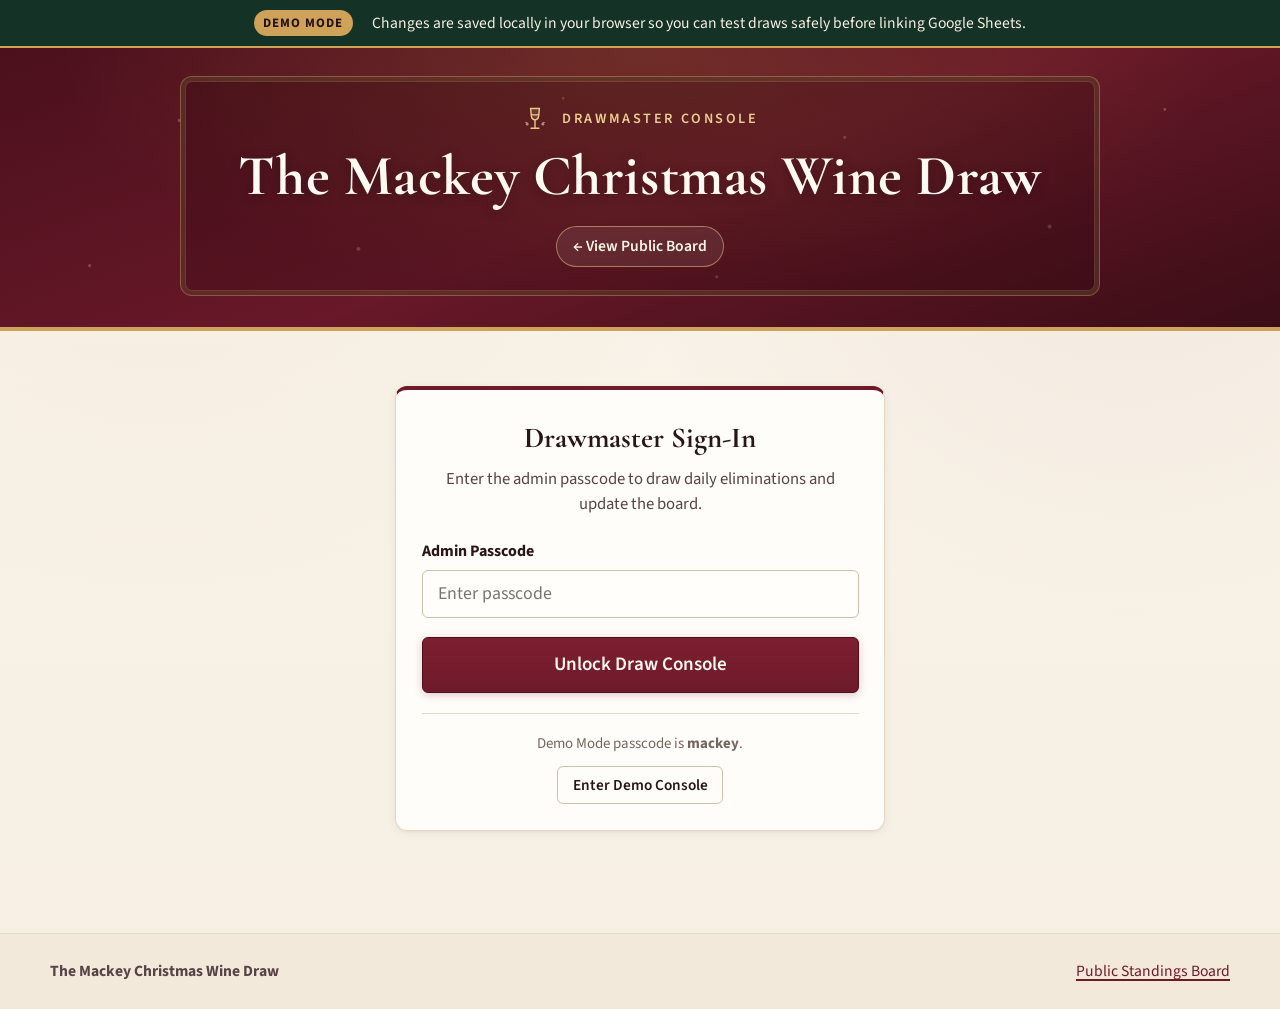
==== admin.html @ 82aeab09 "Initial release: The Mackey Christmas Wine Draw" ====
<!DOCTYPE html>
<html lang="en">
  <head>
    <meta charset="UTF-8" />
    <meta name="viewport" content="width=device-width, initial-scale=1.0" />
    <title>Admin Console — The Mackey Christmas Wine Draw</title>
    <link rel="icon" type="image/svg+xml" href="./favicon.svg" />
    <link rel="preconnect" href="https://fonts.googleapis.com" />
    <link rel="preconnect" href="https://fonts.gstatic.com" crossorigin />
    <link
      href="https://fonts.googleapis.com/css2?family=Cormorant+Garamond:wght@600;700&family=Source+Sans+3:wght@400;500;600;700&display=swap"
      rel="stylesheet"
    />
    <link rel="stylesheet" href="./css/styles.css" />
  </head>
  <body>
    <div id="demo-banner" class="demo-banner no-print" hidden>
      <div class="demo-banner-inner">
        <span class="demo-badge">Demo Mode</span>
        <span>
          Changes are saved locally in your browser so you can test draws safely before linking
          Google Sheets.
        </span>
      </div>
    </div>

    <header class="hero hero--compact no-print">
      <div class="hero-frame">
        <div class="hero-ornament" id="hero-ornament">
          <span class="hero-season">Drawmaster Console</span>
        </div>
        <h1 class="hero-title" id="hero-title">The Mackey Christmas Wine Draw</h1>
        <nav class="hero-nav" aria-label="Admin navigation">
          <a href="./index.html" class="hero-pill-link">&larr; View Public Board</a>
        </nav>
      </div>
    </header>

    <main class="container admin-page-content no-print">
      <!-- Passcode Gate -->
      <section id="auth-section" class="panel panel--accent auth-card">
        <h2 class="panel-title">Drawmaster Sign-In</h2>
        <p class="panel-desc">
          Enter the admin passcode to draw daily eliminations and update the board.
        </p>

        <div id="auth-error" class="alert alert-error" hidden></div>

        <form id="auth-form">
          <div class="field-group">
            <label for="passcode-input" class="field-label">Admin Passcode</label>
            <input
              type="password"
              id="passcode-input"
              class="text-input"
              placeholder="Enter passcode"
              autocomplete="current-password"
              required
            />
          </div>
          <button type="submit" id="auth-submit-btn" class="btn btn-primary btn-lg" style="width: 100%;">
            Unlock Draw Console
          </button>
        </form>

        <div
          id="demo-quick-unlock-wrap"
          style="margin-top: 1.15rem; padding-top: 1.05rem; border-top: 1px solid var(--border-subtle);"
          hidden
        >
          <p class="field-help" style="margin: 0 0 0.65rem;">
            Demo Mode passcode is <strong id="demo-passcode-hint">mackey</strong>.
          </p>
          <button type="button" id="demo-quick-unlock-btn" class="btn btn-secondary btn-sm">
            Enter Demo Console
          </button>
        </div>
      </section>

      <!-- Unlocked Admin Workspace -->
      <div id="admin-workspace" hidden>
        <div id="admin-alert" class="alert" hidden></div>

        <div id="admin-winner-slot"></div>

        <!-- Live Stats -->
        <section class="stats-grid" id="admin-stats" aria-label="Current draw totals"></section>

        <div class="admin-grid">
          <!-- Left Column: Draw Eliminations + Latest Drawn Names -->
          <div>
            <section class="panel panel--accent">
              <h2 class="panel-title">Draw Names to Eliminate</h2>
              <p class="panel-desc">
                Choose how many names to eliminate today. Names are chosen completely at random
                from all players still in the draw.
              </p>

              <form id="draw-form">
                <div class="field-group">
                  <label for="draw-count-input" class="field-label">
                    Number of Names to Eliminate
                  </label>
                  <div class="stepper-row">
                    <button
                      type="button"
                      id="draw-decrement"
                      class="stepper-btn"
                      aria-label="Decrease number of names"
                    >
                      &minus;
                    </button>
                    <input
                      type="number"
                      id="draw-count-input"
                      class="stepper-input"
                      value="4"
                      min="1"
                      step="1"
                      inputmode="numeric"
                      required
                    />
                    <button
                      type="button"
                      id="draw-increment"
                      class="stepper-btn"
                      aria-label="Increase number of names"
                    >
                      +
                    </button>
                  </div>
                  <div class="quick-picks" aria-label="Quick select count">
                    <button type="button" class="quick-pick-btn" data-quick-pick="1">1</button>
                    <button type="button" class="quick-pick-btn" data-quick-pick="2">2</button>
                    <button type="button" class="quick-pick-btn" data-quick-pick="3">3</button>
                    <button type="button" class="quick-pick-btn" data-quick-pick="4">4</button>
                    <button type="button" class="quick-pick-btn" data-quick-pick="5">5</button>
                    <button type="button" class="quick-pick-btn" data-quick-pick="10">10</button>
                  </div>
                  <p class="field-help" id="draw-max-hint"></p>
                </div>

                <div class="field-group">
                  <label for="draw-date-input" class="field-label">
                    Elimination Date <span style="font-weight: 400; color: var(--ink-muted);">(marked on the Sheet for everyone drawn)</span>
                  </label>
                  <input
                    type="date"
                    id="draw-date-input"
                    class="text-input"
                    maxlength="40"
                    placeholder="e.g. Dec 14 or Day 3"
                  />
                </div>

                <button
                  type="submit"
                  id="draw-submit-btn"
                  class="btn btn-primary btn-lg"
                  style="width: 100%;"
                >
                  Draw Names Now
                </button>
              </form>

              <!-- Drawn Names Result Box renders here right after a draw -->
              <div id="draw-result-slot"></div>
            </section>

            <!-- Safety Controls: Undo, Demo Reset, Connection -->
            <section class="panel panel--gold">
              <h2 class="panel-title">Draw Controls &amp; Safety</h2>
              <p class="panel-desc" id="undo-hint">No draws have been run yet.</p>

              <div class="result-actions" style="margin-bottom: 1.15rem;">
                <button type="button" id="undo-last-btn" class="btn btn-danger-outline" disabled>
                  Undo Last Draw
                </button>
                <a href="./index.html" class="btn btn-secondary">Open Public Board</a>
                <button type="button" id="lock-admin-btn" class="btn btn-secondary">
                  Lock Console
                </button>
              </div>

              <div
                id="demo-reset-wrap"
                style="padding-top: 1rem; border-top: 1px solid var(--border-subtle);"
                hidden
              >
                <p class="field-help" style="margin: 0 0 0.65rem;">
                  Testing in Demo Mode? Reset the sample 8 teams back to their starting point:
                </p>
                <button type="button" id="demo-reset-btn" class="btn btn-secondary btn-sm">
                  Reset Demo Roster
                </button>
              </div>
            </section>

            <!-- Connection Info & Optional Browser Tester -->
            <section class="panel">
              <h2 class="panel-title" style="font-size: 1.38rem;">Google Sheet Connection</h2>
              <p id="connection-status" class="panel-desc" style="margin-bottom: 0.9rem;"></p>
              <details>
                <summary style="cursor: pointer; font-weight: 600; color: var(--claret);">
                  Test an Apps Script Web App URL in this browser
                </summary>
                <div style="margin-top: 0.9rem;">
                  <div class="field-group">
                    <label for="api-url-input" class="field-label">Apps Script Web App URL</label>
                    <input
                      type="url"
                      id="api-url-input"
                      class="text-input"
                      placeholder="https://script.google.com/macros/s/.../exec"
                    />
                    <p class="field-help">
                      Saves only in this browser for testing. For everyone to use your live Sheet,
                      paste the URL into <code>config.js</code> in GitHub.
                    </p>
                  </div>
                  <div class="result-actions">
                    <button type="button" id="api-url-save" class="btn btn-pine btn-sm">
                      Use This URL
                    </button>
                    <button type="button" id="api-url-clear" class="btn btn-secondary btn-sm">
                      Back to Demo Mode
                    </button>
                  </div>
                </div>
              </details>
            </section>
          </div>

          <!-- Right Column: Past Draws History with Copy / Print -->
          <div>
            <section class="panel panel--pine">
              <h2 class="panel-title">Completed Draws</h2>
              <p class="panel-desc">
                Every past elimination round is recorded here so you can copy or re-print any
                day's list.
              </p>
              <div id="admin-history-slot"></div>
            </section>
          </div>
        </div>
      </div>
    </main>

    <!-- Print-only crisp handout container -->
    <section id="print-sheet" class="print-only" aria-hidden="true"></section>

    <footer class="site-footer no-print">
      <div class="footer-inner">
        <strong id="footer-event-name">The Mackey Christmas Wine Draw</strong>
        <div class="footer-links">
          <a href="./index.html">Public Standings Board</a>
        </div>
      </div>
    </footer>

    <!-- Confirmation Modal -->
    <div
      id="confirm-modal"
      class="modal-backdrop no-print"
      role="dialog"
      aria-modal="true"
      aria-labelledby="confirm-title"
      hidden
    >
      <div class="modal-card" style="max-width: 500px;">
        <div class="modal-header">
          <h2 class="modal-title" id="confirm-title">Confirm</h2>
          <button type="button" id="confirm-close-btn" class="modal-close" aria-label="Cancel">
            &times;
          </button>
        </div>
        <div id="confirm-body" style="margin-bottom: 1.35rem;"></div>
        <div class="result-actions" style="justify-content: flex-end;">
          <button type="button" id="confirm-cancel-btn" class="btn btn-secondary">Cancel</button>
          <button type="button" id="confirm-ok-btn" class="btn btn-primary">Confirm</button>
        </div>
      </div>
    </div>

    <script src="./config.js"></script>
    <script type="module" src="./js/admin.js"></script>
  </body>
</html>
---- css/styles.css ----
/* ==========================================================================
   The Mackey Christmas Wine Draw — Tasteful Holiday Cellar Theme
   Designed for warm elegance and effortless readability on every screen.
   ========================================================================== */

:root {
  /* Palette — Warm Parchment, Vintage Claret, Evergreen & Antique Gold */
  --bg-parchment: #faf5ec;
  --bg-parchment-deep: #f2e9da;
  --bg-card: #fffdf9;
  --bg-card-eliminated: #f3ede4;

  --ink-primary: #291619;
  --ink-secondary: #584346;
  --ink-muted: #766461;

  --claret: #6e1a2a;
  --claret-deep: #4c101c;
  --claret-soft: #f6e7ea;
  --claret-border: #d9b4bc;

  --pine: #1e4635;
  --pine-deep: #143225;
  --pine-soft: #e6f0eb;
  --pine-border: #b6cfc3;

  --gold: #a97b38;
  --gold-bright: #cfa25a;
  --gold-soft: #faf1df;
  --gold-border: #dfc697;

  --border-subtle: #e5d9c6;
  --border-strong: #cfc0a8;

  /* Typography */
  --font-display: "Cormorant Garamond", Georgia, "Times New Roman", serif;
  --font-body: "Source Sans 3", -apple-system, BlinkMacSystemFont, "Segoe UI", Roboto, sans-serif;

  /* Spacing & Radii */
  --radius-sm: 6px;
  --radius-md: 12px;
  --radius-lg: 18px;
  --shadow-card: 0 2px 10px rgba(41, 22, 25, 0.06), 0 1px 2px rgba(41, 22, 25, 0.04);
  --shadow-elevated: 0 12px 32px rgba(41, 22, 25, 0.12), 0 2px 6px rgba(41, 22, 25, 0.06);
  --max-width: 1180px;
}

*,
*::before,
*::after {
  box-sizing: border-box;
}

html {
  font-size: 17px;
  scroll-behavior: smooth;
  -webkit-font-smoothing: antialiased;
}

body {
  margin: 0;
  font-family: var(--font-body);
  color: var(--ink-primary);
  background-color: var(--bg-parchment);
  background-image:
    radial-gradient(circle at 12% 0%, rgba(169, 123, 56, 0.08), transparent 42%),
    radial-gradient(circle at 88% 8%, rgba(110, 26, 42, 0.06), transparent 38%),
    linear-gradient(180deg, #faf5ec 0%, #f6efe2 100%);
  min-height: 100vh;
  line-height: 1.55;
}

a {
  color: var(--claret);
  text-decoration-thickness: 1.5px;
  text-underline-offset: 3px;
}

a:hover {
  color: var(--claret-deep);
}

button,
input,
select {
  font-family: inherit;
  font-size: inherit;
}

:focus-visible {
  outline: 3px solid var(--gold);
  outline-offset: 2px;
}

.sr-only {
  position: absolute;
  width: 1px;
  height: 1px;
  padding: 0;
  margin: -1px;
  overflow: hidden;
  clip: rect(0, 0, 0, 0);
  white-space: nowrap;
  border: 0;
}

/* ==========================================================================
   Demo Mode Banner
   ========================================================================== */
.demo-banner {
  background: var(--pine-deep);
  color: #f6efe2;
  border-bottom: 2px solid var(--gold-bright);
  font-size: 0.92rem;
  padding: 0.6rem 1.25rem;
}

.demo-banner-inner {
  max-width: var(--max-width);
  margin: 0 auto;
  display: flex;
  flex-wrap: wrap;
  align-items: center;
  justify-content: center;
  gap: 0.5rem 1.15rem;
  text-align: center;
}

.demo-badge {
  display: inline-block;
  background: var(--gold-bright);
  color: #241315;
  font-weight: 700;
  font-size: 0.76rem;
  letter-spacing: 0.08em;
  text-transform: uppercase;
  padding: 0.16rem 0.55rem;
  border-radius: 999px;
}

.demo-banner a {
  color: #f3d79d;
  font-weight: 600;
}

/* ==========================================================================
   Hero Header — Vintage Holiday Wine Label Style
   ========================================================================== */
.hero {
  position: relative;
  overflow: hidden;
  background:
    radial-gradient(ellipse at 50% 0%, rgba(169, 123, 56, 0.24), transparent 64%),
    linear-gradient(160deg, #4b101c 0%, #681828 52%, #3a0d16 100%);
  color: #fbf6ed;
  padding: 2.35rem 1.25rem 2.6rem;
  border-bottom: 4px solid var(--gold-bright);
}

.hero--compact {
  padding: 1.65rem 1.25rem 1.85rem;
}

/* Subtle decorative champagne/snow motes in header only */
.hero::before {
  content: "";
  position: absolute;
  inset: 0;
  pointer-events: none;
  opacity: 0.24;
  background-image:
    radial-gradient(2px 2px at 14% 26%, #f6dfad 60%, transparent 100%),
    radial-gradient(2.5px 2.5px at 28% 72%, #ffffff 50%, transparent 100%),
    radial-gradient(1.8px 1.8px at 44% 18%, #f6dfad 60%, transparent 100%),
    radial-gradient(2px 2px at 66% 32%, #ffffff 50%, transparent 100%),
    radial-gradient(2.5px 2.5px at 82% 64%, #f6dfad 60%, transparent 100%),
    radial-gradient(1.8px 1.8px at 91% 22%, #ffffff 50%, transparent 100%),
    radial-gradient(2px 2px at 7% 78%, #f6dfad 55%, transparent 100%),
    radial-gradient(2px 2px at 56% 82%, #f6dfad 55%, transparent 100%);
  animation: gentle-shimmer 12s ease-in-out infinite alternate;
}

@keyframes gentle-shimmer {
  0% {
    opacity: 0.18;
    transform: translateY(0);
  }
  100% {
    opacity: 0.34;
    transform: translateY(6px);
  }
}

@media (prefers-reduced-motion: reduce) {
  .hero::before {
    animation: none;
  }
}

.hero-frame {
  position: relative;
  z-index: 1;
  max-width: 920px;
  margin: 0 auto;
  padding: 1.65rem 1.75rem;
  border: 1px solid rgba(214, 176, 108, 0.45);
  border-radius: var(--radius-md);
  text-align: center;
  background: rgba(34, 7, 13, 0.22);
  box-shadow: inset 0 0 0 4px rgba(34, 7, 13, 0.25), inset 0 0 0 5px rgba(214, 176, 108, 0.24);
}

.hero-ornament {
  display: inline-flex;
  align-items: center;
  justify-content: center;
  gap: 0.75rem;
  margin-bottom: 0.55rem;
  color: #e9c988;
}

.hero-season {
  font-size: 0.84rem;
  font-weight: 600;
  letter-spacing: 0.18em;
  text-transform: uppercase;
  color: #eccd90;
}

.hero-title {
  margin: 0.15rem 0 0.35rem;
  font-family: var(--font-display);
  font-size: clamp(2.15rem, 4.6vw, 3.35rem);
  font-weight: 700;
  line-height: 1.1;
  letter-spacing: 0.01em;
  color: #fffaf1;
  text-shadow: 0 2px 12px rgba(0, 0, 0, 0.28);
}

.hero-subtitle {
  margin: 0 auto;
  max-width: 600px;
  font-size: 1.08rem;
  color: #f3e4cf;
  font-weight: 400;
}

.hero-nav {
  margin-top: 1.1rem;
  display: flex;
  flex-wrap: wrap;
  justify-content: center;
  gap: 0.65rem;
}

.hero-pill-link {
  display: inline-flex;
  align-items: center;
  gap: 0.4rem;
  padding: 0.42rem 0.95rem;
  border-radius: 999px;
  border: 1px solid rgba(233, 201, 136, 0.52);
  background: rgba(255, 250, 241, 0.08);
  color: #fff6e6;
  text-decoration: none;
  font-size: 0.92rem;
  font-weight: 600;
  transition: background-color 0.15s ease, border-color 0.15s ease;
}

.hero-pill-link:hover {
  background: rgba(233, 201, 136, 0.2);
  border-color: #f2d497;
  color: #ffffff;
}

/* ==========================================================================
   Main Container
   ========================================================================== */
.container {
  max-width: var(--max-width);
  margin: 0 auto;
  padding: 1.75rem 1.25rem 3.5rem;
}

/* ==========================================================================
   Winner Banner (Shown when 1 player remains!)
   ========================================================================== */
.winner-banner {
  margin-bottom: 1.8rem;
  padding: 2rem 1.75rem;
  border-radius: var(--radius-lg);
  background:
    radial-gradient(circle at 50% 0%, rgba(214, 176, 108, 0.28), transparent 65%),
    linear-gradient(135deg, #fffaf0 0%, #f8ebd0 100%);
  border: 2px solid var(--gold-bright);
  box-shadow: var(--shadow-elevated);
  text-align: center;
}

.winner-kicker {
  display: inline-flex;
  align-items: center;
  gap: 0.45rem;
  padding: 0.28rem 0.85rem;
  border-radius: 999px;
  background: var(--claret);
  color: #fff8ec;
  font-size: 0.82rem;
  font-weight: 700;
  letter-spacing: 0.12em;
  text-transform: uppercase;
  margin-bottom: 0.7rem;
}

.winner-name {
  margin: 0.15rem 0 0.25rem;
  font-family: var(--font-display);
  font-size: clamp(2.1rem, 4.5vw, 3.1rem);
  font-weight: 700;
  color: var(--claret-deep);
  line-height: 1.15;
}

.winner-team {
  margin: 0;
  font-size: 1.12rem;
  color: var(--pine);
  font-weight: 600;
}

.winner-note {
  margin: 0.6rem 0 0;
  font-size: 0.98rem;
  color: var(--ink-secondary);
}

/* ==========================================================================
   Stats Strip (Cellar Tally)
   ========================================================================== */
.stats-grid {
  display: grid;
  grid-template-columns: repeat(4, minmax(0, 1fr));
  gap: 1rem;
  margin-bottom: 1.6rem;
}

@media (max-width: 860px) {
  .stats-grid {
    grid-template-columns: repeat(2, minmax(0, 1fr));
  }
}

.stat-card {
  background: var(--bg-card);
  border: 1px solid var(--border-subtle);
  border-top: 3px solid var(--gold);
  border-radius: var(--radius-md);
  padding: 1.05rem 1.15rem;
  box-shadow: var(--shadow-card);
}

.stat-card--pine {
  border-top-color: var(--pine);
}

.stat-card--claret {
  border-top-color: var(--claret);
}

.stat-label {
  font-size: 0.82rem;
  font-weight: 700;
  text-transform: uppercase;
  letter-spacing: 0.08em;
  color: var(--ink-muted);
  margin-bottom: 0.3rem;
}

.stat-value {
  font-family: var(--font-display);
  font-size: 2.1rem;
  font-weight: 700;
  line-height: 1.1;
  color: var(--ink-primary);
  font-variant-numeric: tabular-nums;
}

.stat-value small {
  font-family: var(--font-body);
  font-size: 0.98rem;
  font-weight: 600;
  color: var(--ink-muted);
}

.stat-sub {
  margin-top: 0.25rem;
  font-size: 0.88rem;
  color: var(--ink-secondary);
}

/* ==========================================================================
   Latest Draw Spotlight Ledger
   ========================================================================== */
.latest-draw {
  background: var(--bg-card);
  border: 1px solid var(--claret-border);
  border-left: 5px solid var(--claret);
  border-radius: var(--radius-md);
  padding: 1.15rem 1.35rem;
  margin-bottom: 1.65rem;
  box-shadow: var(--shadow-card);
}

.latest-draw-header {
  display: flex;
  flex-wrap: wrap;
  align-items: center;
  justify-content: space-between;
  gap: 0.75rem;
  margin-bottom: 0.75rem;
}

.latest-draw-title {
  margin: 0;
  font-family: var(--font-display);
  font-size: 1.45rem;
  font-weight: 700;
  color: var(--claret-deep);
}

.latest-draw-meta {
  font-size: 0.92rem;
  color: var(--ink-secondary);
}

.latest-draw-chips {
  display: flex;
  flex-wrap: wrap;
  gap: 0.5rem;
}

.drawn-chip {
  display: inline-flex;
  align-items: center;
  gap: 0.4rem;
  background: var(--claret-soft);
  border: 1px solid var(--claret-border);
  color: var(--claret-deep);
  padding: 0.32rem 0.78rem;
  border-radius: 999px;
  font-size: 0.94rem;
  font-weight: 600;
}

.drawn-chip span {
  font-weight: 400;
  color: var(--ink-secondary);
  font-size: 0.86rem;
}

/* ==========================================================================
   Controls Bar (Search, Filter, Sort)
   ========================================================================== */
.controls-bar {
  display: flex;
  flex-wrap: wrap;
  align-items: center;
  justify-content: space-between;
  gap: 0.85rem;
  margin-bottom: 1.5rem;
  padding: 0.95rem 1.1rem;
  background: var(--bg-card);
  border: 1px solid var(--border-subtle);
  border-radius: var(--radius-md);
  box-shadow: var(--shadow-card);
}

.search-wrap {
  position: relative;
  flex: 1 1 260px;
  max-width: 420px;
}

.search-icon {
  position: absolute;
  left: 0.85rem;
  top: 50%;
  transform: translateY(-50%);
  color: var(--ink-muted);
  pointer-events: none;
}

.search-input {
  width: 100%;
  min-height: 46px;
  padding: 0.55rem 2.3rem 0.55rem 2.55rem;
  border: 1.5px solid var(--border-strong);
  border-radius: var(--radius-sm);
  background: #fffefb;
  color: var(--ink-primary);
  font-size: 1rem;
}

.search-input::placeholder {
  color: var(--ink-muted);
}

.search-clear {
  position: absolute;
  right: 0.45rem;
  top: 50%;
  transform: translateY(-50%);
  width: 32px;
  height: 32px;
  border: none;
  background: transparent;
  color: var(--ink-muted);
  border-radius: 50%;
  cursor: pointer;
  font-size: 1.15rem;
  line-height: 1;
}

.search-clear:hover {
  background: var(--bg-parchment-deep);
  color: var(--ink-primary);
}

.controls-right {
  display: flex;
  flex-wrap: wrap;
  align-items: center;
  gap: 0.65rem;
}

.filter-group {
  display: inline-flex;
  background: var(--bg-parchment-deep);
  border: 1px solid var(--border-subtle);
  border-radius: var(--radius-sm);
  padding: 3px;
}

.filter-btn {
  border: none;
  background: transparent;
  color: var(--ink-secondary);
  font-weight: 600;
  font-size: 0.92rem;
  padding: 0.48rem 0.9rem;
  border-radius: 4px;
  cursor: pointer;
  min-height: 40px;
  transition: background-color 0.15s ease, color 0.15s ease;
}

.filter-btn:hover {
  color: var(--ink-primary);
}

.filter-btn[aria-pressed="true"] {
  background: var(--claret);
  color: #fffaf1;
  box-shadow: 0 1px 3px rgba(41, 22, 25, 0.18);
}

.sort-select {
  min-height: 46px;
  padding: 0.48rem 0.85rem;
  border: 1.5px solid var(--border-strong);
  border-radius: var(--radius-sm);
  background: #fffefb;
  color: var(--ink-primary);
  font-size: 0.94rem;
  font-weight: 600;
  cursor: pointer;
}

/* ==========================================================================
   Team Cards Grid
   ========================================================================== */
.teams-grid {
  display: grid;
  grid-template-columns: repeat(auto-fill, minmax(320px, 1fr));
  gap: 1.35rem;
  align-items: start;
}

@media (max-width: 420px) {
  .teams-grid {
    grid-template-columns: 1fr;
  }
}

.team-card {
  position: relative;
  background: var(--bg-card);
  border: 1.5px solid var(--border-subtle);
  border-radius: var(--radius-md);
  box-shadow: var(--shadow-card);
  overflow: hidden;
  transition: transform 0.18s ease, box-shadow 0.18s ease, border-color 0.18s ease;
}

.team-card:hover {
  transform: translateY(-2px);
  box-shadow: var(--shadow-elevated);
}

.team-card--active {
  border-top: 4px solid var(--pine);
}

.team-card--winner {
  border: 2px solid var(--gold-bright);
  border-top: 5px solid var(--gold);
  background: linear-gradient(180deg, #fffcf5 0%, #fffdf9 100%);
  box-shadow: 0 8px 26px rgba(169, 123, 56, 0.22);
}

.team-card--eliminated {
  background: var(--bg-card-eliminated);
  border-color: #d6c8bc;
  border-top: 4px solid #9b8882;
}

.team-card--eliminated:hover {
  transform: none;
  box-shadow: var(--shadow-card);
}

.team-card-header {
  padding: 1.05rem 1.2rem 0.85rem;
  border-bottom: 1px solid var(--border-subtle);
  display: flex;
  align-items: flex-start;
  justify-content: space-between;
  gap: 0.75rem;
}

.team-card--eliminated .team-card-header {
  background: rgba(110, 26, 42, 0.045);
}

.team-name {
  margin: 0;
  font-family: var(--font-display);
  font-size: 1.52rem;
  font-weight: 700;
  line-height: 1.18;
  color: var(--ink-primary);
}

.team-card--eliminated .team-name {
  color: #4a3b3d;
  text-decoration: line-through;
  text-decoration-color: rgba(110, 26, 42, 0.45);
  text-decoration-thickness: 1.5px;
}

.team-status-badge {
  flex-shrink: 0;
  display: inline-flex;
  align-items: center;
  gap: 0.35rem;
  padding: 0.28rem 0.7rem;
  border-radius: 999px;
  font-size: 0.8rem;
  font-weight: 700;
  letter-spacing: 0.04em;
  white-space: nowrap;
}

.team-status-badge--active {
  background: var(--pine-soft);
  color: var(--pine-deep);
  border: 1px solid var(--pine-border);
}

.team-status-badge--eliminated {
  background: #eadcd8;
  color: #6b242c;
  border: 1px solid #d1b5b2;
  text-transform: uppercase;
  letter-spacing: 0.06em;
}

.team-status-badge--winner {
  background: var(--gold-soft);
  color: #6e4a12;
  border: 1px solid var(--gold-bright);
  text-transform: uppercase;
  letter-spacing: 0.06em;
}

/* Progress bar showing remaining vs eliminated players on the team */
.team-meter {
  height: 5px;
  background: #e9dfd2;
  width: 100%;
}

.team-meter-fill {
  height: 100%;
  background: linear-gradient(90deg, var(--pine) 0%, #326b52 100%);
  transition: width 0.3s ease;
}

.team-card--winner .team-meter-fill {
  background: linear-gradient(90deg, var(--gold) 0%, var(--gold-bright) 100%);
}

/* Eliminated Team Banner */
.team-eliminated-ribbon {
  display: flex;
  align-items: center;
  justify-content: center;
  gap: 0.45rem;
  padding: 0.42rem 0.9rem;
  background: #6e1a2a;
  color: #fbf3e6;
  font-size: 0.79rem;
  font-weight: 700;
  letter-spacing: 0.12em;
  text-transform: uppercase;
}

/* Player List inside a Team Card */
.player-list {
  list-style: none;
  margin: 0;
  padding: 0.55rem 0.85rem 0.85rem;
}

.player-row {
  display: flex;
  align-items: center;
  justify-content: space-between;
  gap: 0.65rem;
  padding: 0.58rem 0.55rem;
  border-radius: var(--radius-sm);
  border-bottom: 1px solid rgba(229, 217, 198, 0.55);
}

.player-row:last-child {
  border-bottom: none;
}

.player-row--match {
  background: var(--gold-soft);
  box-shadow: inset 3px 0 0 var(--gold);
}

.player-left {
  display: flex;
  align-items: center;
  gap: 0.6rem;
  min-width: 0;
}

.player-dot {
  flex-shrink: 0;
  width: 10px;
  height: 10px;
  border-radius: 50%;
}

.player-dot--active {
  background: var(--pine);
  box-shadow: 0 0 0 3px rgba(30, 70, 53, 0.14);
}

.player-dot--winner {
  background: var(--gold);
  box-shadow: 0 0 0 3px rgba(169, 123, 56, 0.25);
}

.player-dot--eliminated {
  background: transparent;
  border: 2px solid #a28f89;
}

.player-name {
  font-size: 1.04rem;
  font-weight: 600;
  color: var(--ink-primary);
  overflow-wrap: anywhere;
}

.player-row--eliminated .player-name {
  color: #4a3b3d;
  font-weight: 500;
  text-decoration: line-through;
  text-decoration-color: #6e5d5f;
  text-decoration-thickness: 1.5px;
}

.player-tag {
  flex-shrink: 0;
  font-size: 0.88rem;
  font-weight: 600;
  padding: 0.18rem 0.55rem;
  border-radius: 999px;
  white-space: nowrap;
}

.player-tag--active {
  color: var(--pine);
  background: var(--pine-soft);
}

.player-tag--winner {
  color: #6b4710;
  background: var(--gold-soft);
  border: 1px solid var(--gold-bright);
}

.player-tag--eliminated {
  color: #6f2d35;
  background: rgba(110, 26, 42, 0.08);
}

/* ==========================================================================
   Buttons
   ========================================================================== */
.btn {
  display: inline-flex;
  align-items: center;
  justify-content: center;
  gap: 0.5rem;
  min-height: 46px;
  padding: 0.62rem 1.25rem;
  border-radius: var(--radius-sm);
  border: 1.5px solid transparent;
  font-size: 1rem;
  font-weight: 600;
  cursor: pointer;
  text-decoration: none;
  transition: background-color 0.15s ease, border-color 0.15s ease, transform 0.08s ease, box-shadow 0.15s ease;
}

.btn:active:not(:disabled) {
  transform: translateY(1px);
}

.btn:disabled {
  opacity: 0.52;
  cursor: not-allowed;
}

.btn-primary {
  background: linear-gradient(180deg, #7c1f31 0%, var(--claret) 100%);
  color: #fffaf1;
  border-color: var(--claret-deep);
  box-shadow: 0 2px 8px rgba(110, 26, 42, 0.24);
}

.btn-primary:hover:not(:disabled) {
  background: linear-gradient(180deg, #6b1929 0%, var(--claret-deep) 100%);
  color: #ffffff;
}

.btn-pine {
  background: linear-gradient(180deg, #24533f 0%, var(--pine) 100%);
  color: #fffaf1;
  border-color: var(--pine-deep);
}

.btn-pine:hover:not(:disabled) {
  background: var(--pine-deep);
  color: #ffffff;
}

.btn-secondary {
  background: var(--bg-card);
  color: var(--ink-primary);
  border-color: var(--border-strong);
}

.btn-secondary:hover:not(:disabled) {
  background: var(--bg-parchment-deep);
  border-color: var(--gold);
}

.btn-ghost {
  background: transparent;
  color: var(--claret);
  border-color: var(--claret-border);
}

.btn-ghost:hover:not(:disabled) {
  background: var(--claret-soft);
}

.btn-danger-outline {
  background: var(--bg-card);
  color: #8b1e2d;
  border-color: #d6a4ac;
}

.btn-danger-outline:hover:not(:disabled) {
  background: #fbecee;
  border-color: #8b1e2d;
}

.btn-sm {
  min-height: 38px;
  padding: 0.38rem 0.85rem;
  font-size: 0.9rem;
}

.btn-lg {
  min-height: 54px;
  padding: 0.82rem 1.85rem;
  font-size: 1.12rem;
}

/* ==========================================================================
   Modal / Dialog (Draw History & Confirmations)
   ========================================================================== */
.modal-backdrop {
  position: fixed;
  inset: 0;
  z-index: 100;
  background: rgba(29, 13, 16, 0.62);
  display: flex;
  align-items: center;
  justify-content: center;
  padding: 1.25rem;
  backdrop-filter: blur(2px);
}

.modal-backdrop[hidden] {
  display: none;
}

.modal-card {
  width: 100%;
  max-width: 640px;
  max-height: 86vh;
  overflow-y: auto;
  background: var(--bg-card);
  border: 1.5px solid var(--gold-border);
  border-top: 5px solid var(--claret);
  border-radius: var(--radius-lg);
  box-shadow: 0 24px 60px rgba(24, 10, 13, 0.35);
  padding: 1.5rem 1.6rem;
}

.modal-header {
  display: flex;
  align-items: center;
  justify-content: space-between;
  gap: 1rem;
  padding-bottom: 0.85rem;
  border-bottom: 1px solid var(--border-subtle);
  margin-bottom: 1rem;
}

.modal-title {
  margin: 0;
  font-family: var(--font-display);
  font-size: 1.75rem;
  font-weight: 700;
  color: var(--claret-deep);
}

.modal-close {
  width: 40px;
  height: 40px;
  border-radius: 50%;
  border: 1px solid var(--border-subtle);
  background: var(--bg-parchment);
  color: var(--ink-primary);
  font-size: 1.3rem;
  cursor: pointer;
  display: inline-flex;
  align-items: center;
  justify-content: center;
}

.modal-close:hover {
  background: var(--bg-parchment-deep);
}

/* ==========================================================================
   History Ledger Items
   ========================================================================== */
.history-round {
  border: 1px solid var(--border-subtle);
  border-radius: var(--radius-md);
  background: var(--bg-parchment);
  padding: 1rem 1.15rem;
  margin-bottom: 0.9rem;
}

.history-round:last-child {
  margin-bottom: 0;
}

.history-round-head {
  display: flex;
  flex-wrap: wrap;
  align-items: center;
  justify-content: space-between;
  gap: 0.5rem;
  margin-bottom: 0.65rem;
}

.history-round-title {
  margin: 0;
  font-family: var(--font-display);
  font-size: 1.32rem;
  font-weight: 700;
  color: var(--claret-deep);
}

.history-round-date {
  font-size: 0.88rem;
  color: var(--ink-muted);
}

.history-list {
  margin: 0;
  padding-left: 1.35rem;
}

.history-list li {
  padding: 0.18rem 0;
  color: var(--ink-primary);
}

.history-team {
  color: var(--ink-muted);
  font-size: 0.92rem;
}

/* ==========================================================================
   Admin Page Specific Styles
   ========================================================================== */
.admin-grid {
  display: grid;
  grid-template-columns: minmax(0, 1.15fr) minmax(0, 0.85fr);
  gap: 1.5rem;
  align-items: start;
}

@media (max-width: 920px) {
  .admin-grid {
    grid-template-columns: 1fr;
  }
}

.panel {
  background: var(--bg-card);
  border: 1.5px solid var(--border-subtle);
  border-radius: var(--radius-md);
  box-shadow: var(--shadow-card);
  padding: 1.5rem;
  margin-bottom: 1.35rem;
}

.panel--accent {
  border-top: 4px solid var(--claret);
}

.panel--gold {
  border-top: 4px solid var(--gold);
}

.panel--pine {
  border-top: 4px solid var(--pine);
}

.panel-title {
  margin: 0 0 0.35rem;
  font-family: var(--font-display);
  font-size: 1.7rem;
  font-weight: 700;
  color: var(--ink-primary);
}

.panel-desc {
  margin: 0 0 1.2rem;
  color: var(--ink-secondary);
  font-size: 0.98rem;
}

/* Passcode Gate */
.auth-card {
  max-width: 490px;
  margin: 1.5rem auto 2.5rem;
  text-align: center;
}

.field-group {
  margin-bottom: 1.1rem;
  text-align: left;
}

.field-label {
  display: block;
  font-weight: 700;
  font-size: 0.94rem;
  color: var(--ink-primary);
  margin-bottom: 0.38rem;
}

.field-help {
  margin-top: 0.35rem;
  font-size: 0.88rem;
  color: var(--ink-muted);
}

.text-input {
  width: 100%;
  min-height: 48px;
  padding: 0.6rem 0.9rem;
  border: 1.5px solid var(--border-strong);
  border-radius: var(--radius-sm);
  background: #fffefb;
  color: var(--ink-primary);
  font-size: 1.05rem;
}

/* Draw Count Stepper */
.stepper-row {
  display: flex;
  align-items: center;
  gap: 0.65rem;
}

.stepper-btn {
  width: 50px;
  height: 50px;
  border-radius: var(--radius-sm);
  border: 1.5px solid var(--border-strong);
  background: var(--bg-parchment);
  color: var(--ink-primary);
  font-size: 1.45rem;
  font-weight: 700;
  cursor: pointer;
  display: inline-flex;
  align-items: center;
  justify-content: center;
}

.stepper-btn:hover:not(:disabled) {
  background: var(--bg-parchment-deep);
  border-color: var(--claret);
}

.stepper-input {
  width: 104px;
  height: 50px;
  text-align: center;
  font-size: 1.45rem;
  font-weight: 700;
  font-variant-numeric: tabular-nums;
  border: 1.5px solid var(--border-strong);
  border-radius: var(--radius-sm);
  background: #fffefb;
  color: var(--claret-deep);
}

.quick-picks {
  display: flex;
  flex-wrap: wrap;
  gap: 0.45rem;
  margin-top: 0.65rem;
}

.quick-pick-btn {
  padding: 0.32rem 0.78rem;
  border-radius: 999px;
  border: 1px solid var(--border-strong);
  background: var(--bg-parchment);
  color: var(--ink-secondary);
  font-size: 0.9rem;
  font-weight: 600;
  cursor: pointer;
}

.quick-pick-btn:hover:not(:disabled) {
  border-color: var(--claret);
  color: var(--claret-deep);
  background: var(--claret-soft);
}

/* Draw Results Card */
.draw-result-box {
  background: linear-gradient(180deg, #fffdf8 0%, #faf2e3 100%);
  border: 2px solid var(--gold-bright);
  border-radius: var(--radius-md);
  padding: 1.45rem;
  margin-top: 1.35rem;
}

.draw-result-head {
  display: flex;
  flex-wrap: wrap;
  align-items: baseline;
  justify-content: space-between;
  gap: 0.5rem;
  border-bottom: 1px solid var(--gold-border);
  padding-bottom: 0.75rem;
  margin-bottom: 1rem;
}

.draw-result-title {
  margin: 0;
  font-family: var(--font-display);
  font-size: 1.75rem;
  color: var(--claret-deep);
}

.drawn-list {
  margin: 0 0 1.15rem;
  padding: 0;
  list-style: none;
  counter-reset: drawn;
}

.drawn-list-item {
  counter-increment: drawn;
  display: flex;
  flex-wrap: wrap;
  align-items: center;
  justify-content: space-between;
  gap: 0.5rem;
  padding: 0.62rem 0.75rem;
  margin-bottom: 0.45rem;
  background: #ffffff;
  border: 1px solid var(--border-subtle);
  border-left: 4px solid var(--claret);
  border-radius: var(--radius-sm);
  animation: slide-in-item 0.28s ease both;
}

@keyframes slide-in-item {
  from {
    opacity: 0;
    transform: translateY(6px);
  }
  to {
    opacity: 1;
    transform: translateY(0);
  }
}

.drawn-list-item::before {
  content: counter(drawn) ".";
  font-weight: 700;
  color: var(--claret);
  margin-right: 0.55rem;
  min-width: 1.65rem;
  font-variant-numeric: tabular-nums;
}

.drawn-list-name {
  font-weight: 700;
  font-size: 1.08rem;
  color: var(--ink-primary);
  margin-right: auto;
}

.drawn-list-team {
  color: var(--ink-secondary);
  font-size: 0.94rem;
}

.team-out-callout {
  background: var(--claret-soft);
  border: 1px solid var(--claret-border);
  border-radius: var(--radius-sm);
  padding: 0.75rem 1rem;
  margin-bottom: 1.1rem;
  color: var(--claret-deep);
  font-size: 0.96rem;
}

.result-actions {
  display: flex;
  flex-wrap: wrap;
  gap: 0.65rem;
}

/* Status / Alert Messages */
.alert {
  padding: 0.85rem 1.05rem;
  border-radius: var(--radius-sm);
  margin-bottom: 1rem;
  font-size: 0.96rem;
  border: 1px solid transparent;
}

.alert-error {
  background: #fbecee;
  border-color: #dfa6af;
  color: #7b1424;
}

.alert-success {
  background: var(--pine-soft);
  border-color: var(--pine-border);
  color: var(--pine-deep);
}

.alert-info {
  background: var(--gold-soft);
  border-color: var(--gold-border);
  color: #5b3e11;
}

/* Loading / Empty States */
.state-box {
  text-align: center;
  padding: 3rem 1.5rem;
  background: var(--bg-card);
  border: 1px solid var(--border-subtle);
  border-radius: var(--radius-md);
  color: var(--ink-secondary);
}

.spinner {
  width: 34px;
  height: 34px;
  border: 3px solid var(--border-subtle);
  border-top-color: var(--claret);
  border-radius: 50%;
  margin: 0 auto 0.9rem;
  animation: spin 0.85s linear infinite;
}

@keyframes spin {
  to {
    transform: rotate(360deg);
  }
}

/* ==========================================================================
   Footer
   ========================================================================== */
.site-footer {
  border-top: 1px solid var(--border-subtle);
  background: var(--bg-parchment-deep);
  padding: 1.5rem 1.25rem;
  color: var(--ink-secondary);
  font-size: 0.92rem;
}

.footer-inner {
  max-width: var(--max-width);
  margin: 0 auto;
  display: flex;
  flex-wrap: wrap;
  align-items: center;
  justify-content: space-between;
  gap: 0.75rem 1.5rem;
}

.footer-links {
  display: flex;
  flex-wrap: wrap;
  align-items: center;
  gap: 1.15rem;
}

/* ==========================================================================
   Print Stylesheet — Crisp Ink-Friendly Eliminated Names Handout
   ========================================================================== */
.print-only {
  display: none;
}

@media print {
  body {
    background: #ffffff !important;
    color: #111111 !important;
    font-size: 12pt;
  }

  .no-print,
  .demo-banner,
  .hero,
  .site-footer,
  .modal-backdrop,
  .result-actions,
  .controls-bar {
    display: none !important;
  }

  body.printing-drawn-list .admin-page-content {
    display: none !important;
  }

  body.printing-drawn-list .print-only {
    display: block !important;
  }

  .print-sheet {
    max-width: 100%;
    padding: 0;
  }

  .print-sheet-header {
    text-align: center;
    border-bottom: 2px solid #4c101c;
    padding-bottom: 0.75rem;
    margin-bottom: 1.25rem;
  }

  .print-sheet-title {
    margin: 0 0 0.2rem;
    font-family: var(--font-display);
    font-size: 24pt;
    color: #4c101c;
  }

  .print-sheet-sub {
    margin: 0;
    font-size: 12pt;
    color: #444444;
  }

  .print-sheet-table {
    width: 100%;
    border-collapse: collapse;
    margin-top: 1rem;
  }

  .print-sheet-table th,
  .print-sheet-table td {
    text-align: left;
    padding: 0.5rem 0.6rem;
    border-bottom: 1px solid #cccccc;
  }

  .print-sheet-table th {
    font-weight: 700;
    border-bottom: 2px solid #4c101c;
  }

  .print-sheet-footer {
    margin-top: 1.5rem;
    padding-top: 0.75rem;
    border-top: 1px solid #cccccc;
    font-size: 10.5pt;
    color: #444444;
  }

  /* When printing the public board directly */
  .teams-grid {
    display: block;
  }

  .team-card {
    break-inside: avoid;
    margin-bottom: 1rem;
    box-shadow: none;
    border: 1px solid #aaaaaa;
  }
}
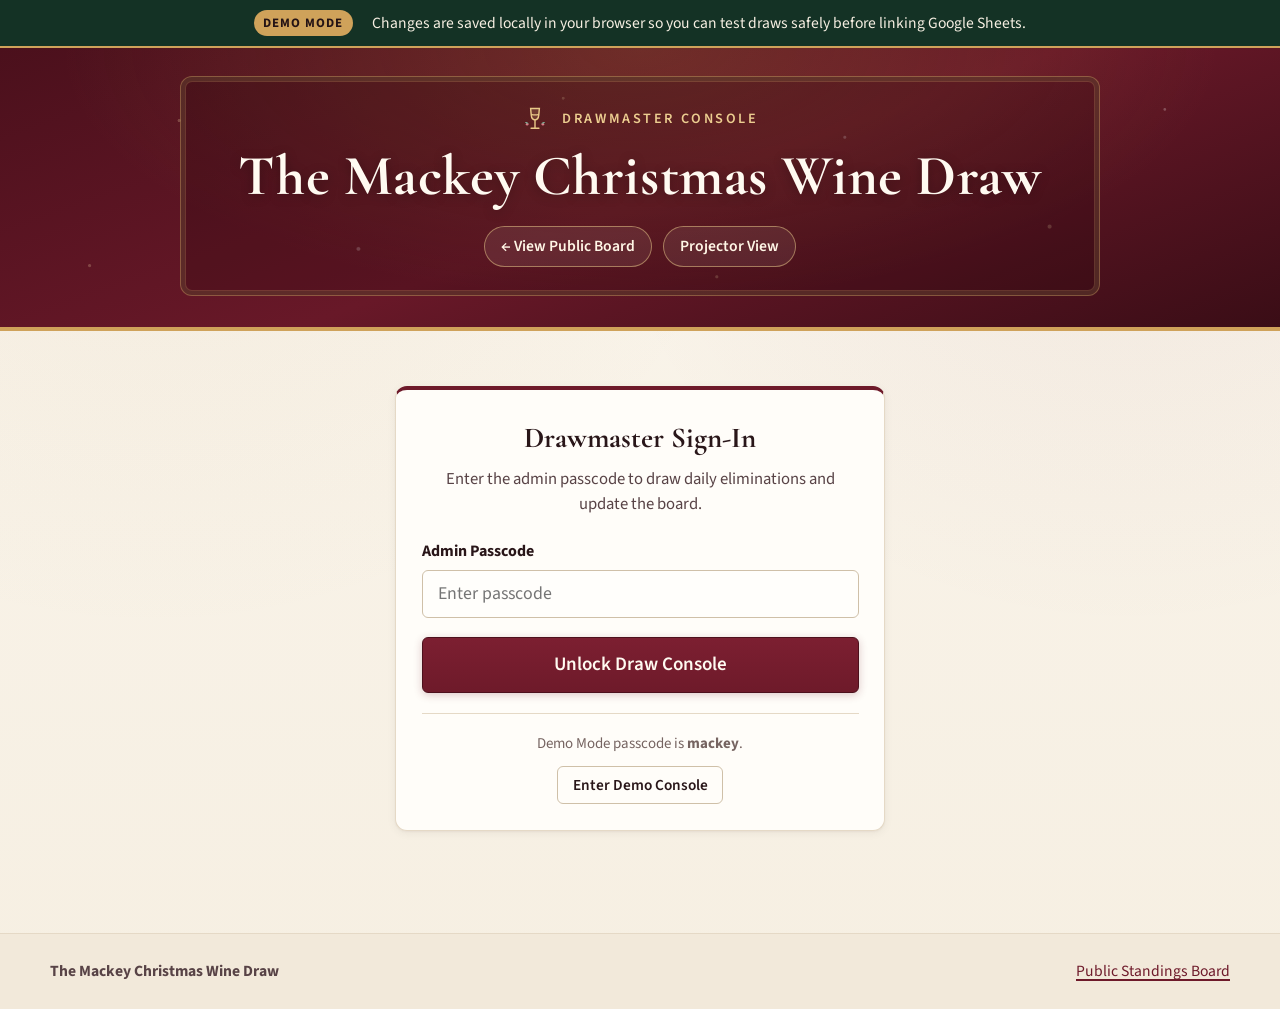
==== commit 76fddb52: "Add Party Info modal (mackeywinedraw.ca) and full-screen Projector View" ====
--- a/admin.html
+++ b/admin.html
@@ -32,6 +32,7 @@
         <h1 class="hero-title" id="hero-title">The Mackey Christmas Wine Draw</h1>
         <nav class="hero-nav" aria-label="Admin navigation">
           <a href="./index.html" class="hero-pill-link">&larr; View Public Board</a>
+          <a href="./projector.html" class="hero-pill-link">Projector View</a>
         </nav>
       </div>
     </header>
--- a/css/styles.css
+++ b/css/styles.css
@@ -1463,3 +1463,477 @@
     border: 1px solid #aaaaaa;
   }
 }
+
+/* ==========================================================================
+   Party Info Modal
+   ========================================================================== */
+.party-callout {
+  background: linear-gradient(135deg, #4b101c 0%, #681828 100%);
+  color: #fbf6ed;
+  border: 1px solid var(--gold-bright);
+  border-radius: var(--radius-md);
+  padding: 1rem 1.2rem;
+  margin-bottom: 1.15rem;
+}
+
+.party-callout-date {
+  font-size: 0.86rem;
+  font-weight: 700;
+  letter-spacing: 0.06em;
+  text-transform: uppercase;
+  color: #f3d79d;
+}
+
+.party-callout-venue {
+  font-family: var(--font-display);
+  font-size: 1.65rem;
+  font-weight: 700;
+  line-height: 1.15;
+  margin: 0.15rem 0;
+}
+
+.party-callout-address {
+  font-size: 0.94rem;
+  color: rgba(251, 246, 237, 0.88);
+}
+
+.party-section {
+  margin-bottom: 1.05rem;
+}
+
+.party-section h3 {
+  margin: 0 0 0.4rem;
+  font-family: var(--font-display);
+  font-size: 1.3rem;
+  color: var(--claret-deep);
+}
+
+.party-section p,
+.party-section ul {
+  margin: 0;
+  color: var(--ink-secondary);
+  font-size: 0.96rem;
+}
+
+.party-section ul {
+  padding-left: 1.2rem;
+}
+
+.party-section li + li {
+  margin-top: 0.25rem;
+}
+
+.party-schedule {
+  list-style: none !important;
+  padding-left: 0 !important;
+  display: grid;
+  grid-template-columns: repeat(auto-fit, minmax(190px, 1fr));
+  gap: 0.35rem 0.9rem;
+}
+
+.party-schedule li span {
+  display: inline-block;
+  min-width: 4.5rem;
+  font-weight: 700;
+  color: var(--pine);
+}
+
+.party-modal-actions {
+  margin-top: 1.25rem;
+  padding-top: 0.95rem;
+  border-top: 1px solid var(--border-subtle);
+  display: flex;
+  justify-content: flex-end;
+}
+
+/* ==========================================================================
+   Full-Screen Projector View (projector.html)
+   ========================================================================== */
+.projector-body {
+  height: 100vh;
+  min-height: 100vh;
+  display: flex;
+  flex-direction: column;
+  overflow: hidden;
+  background: var(--bg-parchment);
+}
+
+.proj-header {
+  display: flex;
+  flex-wrap: wrap;
+  align-items: center;
+  justify-content: space-between;
+  gap: 0.5rem 0.9rem;
+  padding: 0.55rem 1.15rem;
+  background: linear-gradient(160deg, #4b101c 0%, #681828 55%, #3a0d16 100%);
+  color: #fbf6ed;
+  border-bottom: 3px solid var(--gold-bright);
+  flex-shrink: 0;
+}
+
+.proj-brand {
+  display: flex;
+  align-items: center;
+  gap: 0.6rem;
+  flex: 0 0 auto;
+}
+
+.proj-ornament svg {
+  width: 26px;
+  height: 26px;
+  display: block;
+}
+
+.proj-title {
+  margin: 0;
+  font-family: var(--font-display);
+  font-size: clamp(1.2rem, 1.75vw, 1.85rem);
+  font-weight: 700;
+  line-height: 1.05;
+  white-space: nowrap;
+}
+
+.proj-sub {
+  display: flex;
+  align-items: center;
+  gap: 0.45rem;
+  font-size: 0.78rem;
+  color: rgba(251, 246, 237, 0.82);
+  margin-top: 0.1rem;
+}
+
+.proj-tallies {
+  display: flex;
+  align-items: center;
+  gap: 0.45rem;
+  flex-wrap: wrap;
+  flex: 0 0 auto;
+}
+
+.proj-tally {
+  background: rgba(255, 253, 249, 0.12);
+  border: 1px solid rgba(207, 162, 90, 0.42);
+  border-radius: var(--radius-sm);
+  padding: 0.22rem 0.58rem;
+  display: flex;
+  align-items: baseline;
+  gap: 0.35rem;
+  white-space: nowrap;
+}
+
+.proj-tally-num {
+  font-family: var(--font-display);
+  font-size: 1.3rem;
+  font-weight: 700;
+  line-height: 1;
+  color: #ffffff;
+}
+
+.proj-tally-num small {
+  font-size: 0.84rem;
+  opacity: 0.78;
+}
+
+.proj-tally-round {
+  font-weight: 700;
+  font-size: 0.88rem;
+  color: #f3d79d;
+}
+
+.proj-tally-label {
+  font-size: 0.7rem;
+  text-transform: uppercase;
+  letter-spacing: 0.05em;
+  color: rgba(251, 246, 237, 0.82);
+}
+
+.proj-controls {
+  display: flex;
+  align-items: center;
+  gap: 0.4rem;
+  flex-shrink: 0;
+}
+
+.proj-btn {
+  display: inline-flex;
+  align-items: center;
+  justify-content: center;
+  padding: 0.36rem 0.75rem;
+  border-radius: 999px;
+  border: 1px solid rgba(255, 255, 255, 0.3);
+  background: rgba(255, 255, 255, 0.1);
+  color: #fbf6ed;
+  font-size: 0.84rem;
+  font-weight: 600;
+  text-decoration: none;
+  cursor: pointer;
+}
+
+.proj-btn:hover,
+.proj-btn[aria-pressed="true"] {
+  background: rgba(255, 255, 255, 0.24);
+  color: #ffffff;
+}
+
+.proj-btn--gold {
+  background: var(--gold-bright);
+  border-color: var(--gold-bright);
+  color: #241315;
+}
+
+.proj-btn--gold:hover {
+  background: #dfb56e;
+  color: #241315;
+}
+
+.proj-spotlight {
+  display: flex;
+  align-items: center;
+  gap: 0.65rem 1rem;
+  flex-wrap: wrap;
+  padding: 0.45rem 1.25rem;
+  background: var(--bg-card);
+  border-bottom: 1px solid var(--border-subtle);
+  flex-shrink: 0;
+}
+
+.proj-spotlight--winner {
+  background: linear-gradient(90deg, #faf1df 0%, #fffdf8 50%, #faf1df 100%);
+  border-bottom: 2px solid var(--gold-bright);
+  justify-content: center;
+  padding: 0.55rem 1.25rem;
+}
+
+.proj-spot-label {
+  font-weight: 700;
+  font-size: 0.86rem;
+  text-transform: uppercase;
+  letter-spacing: 0.05em;
+  color: var(--claret);
+  display: inline-flex;
+  align-items: center;
+  gap: 0.35rem;
+}
+
+.proj-spot-winner {
+  font-family: var(--font-display);
+  font-size: 1.4rem;
+  color: var(--ink-primary);
+}
+
+.proj-spot-chips {
+  display: flex;
+  flex-wrap: wrap;
+  gap: 0.35rem;
+}
+
+.proj-chip {
+  background: var(--claret-soft);
+  border: 1px solid var(--claret-border);
+  border-radius: 999px;
+  padding: 0.12rem 0.58rem;
+  font-size: 0.84rem;
+  font-weight: 600;
+  color: var(--claret-deep);
+}
+
+.proj-chip span {
+  font-weight: 400;
+  color: var(--ink-secondary);
+}
+
+.proj-grid {
+  flex: 1 1 auto;
+  min-height: 0;
+  padding: 0.85rem 1.15rem;
+  display: grid;
+  grid-template-columns: repeat(var(--proj-cols, 4), minmax(0, 1fr));
+  grid-auto-rows: minmax(0, 1fr);
+  gap: 0.75rem;
+  overflow-y: auto;
+}
+
+.proj-team {
+  background: var(--bg-card);
+  border: 1px solid var(--border-subtle);
+  border-radius: var(--radius-md);
+  box-shadow: var(--shadow-card);
+  padding: 0.65rem 0.8rem;
+  display: flex;
+  flex-direction: column;
+  min-height: 0;
+}
+
+.proj-team--out {
+  background: var(--bg-card-eliminated);
+  border-color: #d8cdc0;
+}
+
+.proj-team--winner {
+  border: 2px solid var(--gold-bright);
+  background: linear-gradient(180deg, #fffdf6 0%, #faf1df 100%);
+}
+
+.proj-team-head {
+  display: flex;
+  align-items: center;
+  justify-content: space-between;
+  gap: 0.45rem;
+  margin-bottom: 0.35rem;
+}
+
+.proj-team-name {
+  margin: 0;
+  font-family: var(--font-display);
+  font-size: clamp(1.1rem, 1.45vw, 1.45rem);
+  font-weight: 700;
+  line-height: 1.1;
+  color: var(--ink-primary);
+  overflow: hidden;
+  text-overflow: ellipsis;
+  white-space: nowrap;
+}
+
+.proj-team--out .proj-team-name {
+  color: #4a3b3d;
+  text-decoration: line-through;
+  text-decoration-color: #7d6b6d;
+}
+
+.proj-badge {
+  flex-shrink: 0;
+  font-size: 0.78rem;
+  font-weight: 700;
+  padding: 0.12rem 0.5rem;
+  border-radius: 999px;
+  letter-spacing: 0.03em;
+}
+
+.proj-badge--in {
+  background: var(--pine-soft);
+  color: var(--pine);
+  border: 1px solid var(--pine-border);
+}
+
+.proj-badge--out {
+  background: var(--claret);
+  color: #ffffff;
+  text-transform: uppercase;
+  font-size: 0.72rem;
+}
+
+.proj-badge--winner {
+  background: var(--gold-bright);
+  color: #241315;
+  text-transform: uppercase;
+  font-size: 0.72rem;
+}
+
+.proj-progress {
+  height: 4px;
+  border-radius: 999px;
+  background: #e6ddd0;
+  overflow: hidden;
+  margin-bottom: 0.45rem;
+  flex-shrink: 0;
+}
+
+.proj-progress-fill {
+  height: 100%;
+  background: var(--pine);
+}
+
+.proj-players {
+  margin: 0;
+  padding: 0;
+  list-style: none;
+  display: flex;
+  flex-direction: column;
+  justify-content: space-evenly;
+  flex: 1 1 auto;
+  gap: 0.22rem;
+}
+
+.proj-player {
+  display: flex;
+  align-items: center;
+  gap: 0.45rem;
+  font-size: clamp(0.88rem, 1.05vw, 1.06rem);
+  line-height: 1.25;
+}
+
+.proj-player-name {
+  font-weight: 600;
+  color: var(--ink-primary);
+  overflow: hidden;
+  text-overflow: ellipsis;
+  white-space: nowrap;
+  flex: 1 1 auto;
+}
+
+.proj-player--out .proj-player-name {
+  color: #4a3b3d;
+  font-weight: 500;
+  text-decoration: line-through;
+  text-decoration-color: #6e5d5f;
+}
+
+.proj-player--winner .proj-player-name {
+  color: var(--pine-deep);
+  font-weight: 700;
+}
+
+.proj-dot {
+  width: 9px;
+  height: 9px;
+  border-radius: 50%;
+  flex-shrink: 0;
+}
+
+.proj-dot--in {
+  background: var(--pine);
+}
+
+.proj-dot--out {
+  border: 2px solid #8a7878;
+}
+
+.proj-day {
+  flex-shrink: 0;
+  font-size: 0.74rem;
+  font-weight: 600;
+  color: var(--claret-deep);
+  background: var(--claret-soft);
+  border: 1px solid var(--claret-border);
+  border-radius: 999px;
+  padding: 0.05rem 0.42rem;
+}
+
+.proj-day--winner {
+  background: var(--gold-soft);
+  color: #6a4814;
+  border-color: var(--gold-bright);
+}
+
+.proj-empty {
+  grid-column: 1 / -1;
+  display: flex;
+  align-items: center;
+  justify-content: center;
+  font-size: 1.2rem;
+  color: var(--ink-secondary);
+}
+
+@media (max-width: 980px) {
+  .projector-body {
+    height: auto;
+    overflow: auto;
+  }
+  .proj-header {
+    flex-wrap: wrap;
+  }
+  .proj-grid {
+    grid-template-columns: repeat(auto-fit, minmax(250px, 1fr));
+    grid-auto-rows: auto;
+  }
+}
